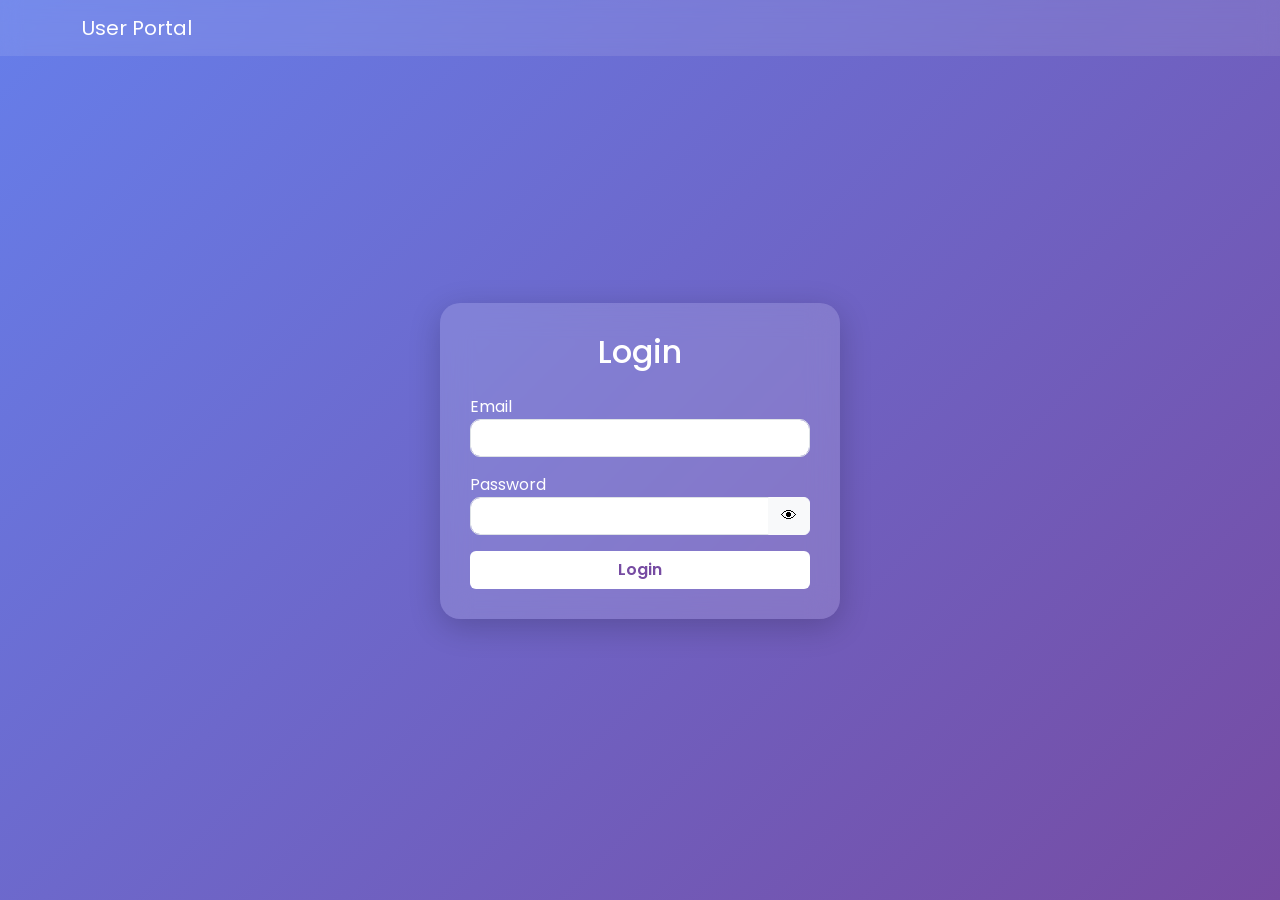
==== index.html @ c5732934 "add login and registeration pages" ====
<!DOCTYPE html>
<html lang="en">
<head>
    <meta charset="UTF-8">
    <meta name="viewport" content="width=device-width, initial-scale=1.0">
    <title>Login Page</title>

    <link href="https://cdn.jsdelivr.net/npm/bootstrap@5.3.3/dist/css/bootstrap.min.css" rel="stylesheet">
    <link href="https://fonts.googleapis.com/css2?family=Poppins:wght@300;400;500;600&display=swap" rel="stylesheet">
    <link rel="stylesheet" href="css/login_style.css">
</head>
<body>

<nav class="navbar navbar-expand-lg navbar-dark">
    <div class="container">
        <a class="navbar-brand" href="#">User Portal</a>
    </div>
</nav>

<div class="login-container">
    <div class="login-card">

        <h2 class="text-center mb-4">Login</h2>

        <form id="loginForm">

            <div class="mb-3">
                <label>Email</label>
                <input type="email" class="form-control" id="email">
                <small id="emailError" class="text-warning"></small>
            </div>

            <div class="mb-3">
                <label>Password</label>

                <div class="input-group">
                    <input type="password" class="form-control" id="password">
                    <button type="button" class="btn btn-light" id="toggleBtn">👁</button>
                </div>

                <small id="passwordError" class="text-warning"></small>
            </div>

            <button type="submit" class="btn btn-custom">
                Login
            </button>

        </form>

    </div>
</div>

<script src="javascript/login_script.js"></script>

</body>
</html>
---- css/login_style.css ----
*{
    margin:0;
    padding:0;
    box-sizing:border-box;
    font-family:'Poppins',sans-serif;
}

body{
    min-height:100vh;
    background:linear-gradient(135deg,#667eea,#764ba2);
}

.navbar{
    background:rgba(255,255,255,0.1);
    backdrop-filter:blur(10px);
}

.login-container{
    display:flex;
    justify-content:center;
    align-items:center;
    height:90vh;
}

.login-card{
    width:400px;
    background:rgba(255,255,255,0.15);
    backdrop-filter:blur(15px);
    border-radius:20px;
    padding:30px;
    color:white;
    box-shadow:0 8px 32px rgba(0,0,0,0.2);
}

.form-control{
    border-radius:10px;
}

.btn-custom{
    width:100%;
    background:white;
    color:#764ba2;
    font-weight:600;
    transition:0.3s;
}

.btn-custom:hover{
    transform:translateY(-3px);
}

@media(max-width:576px){
    .login-card{
        width:90%;
    }
}
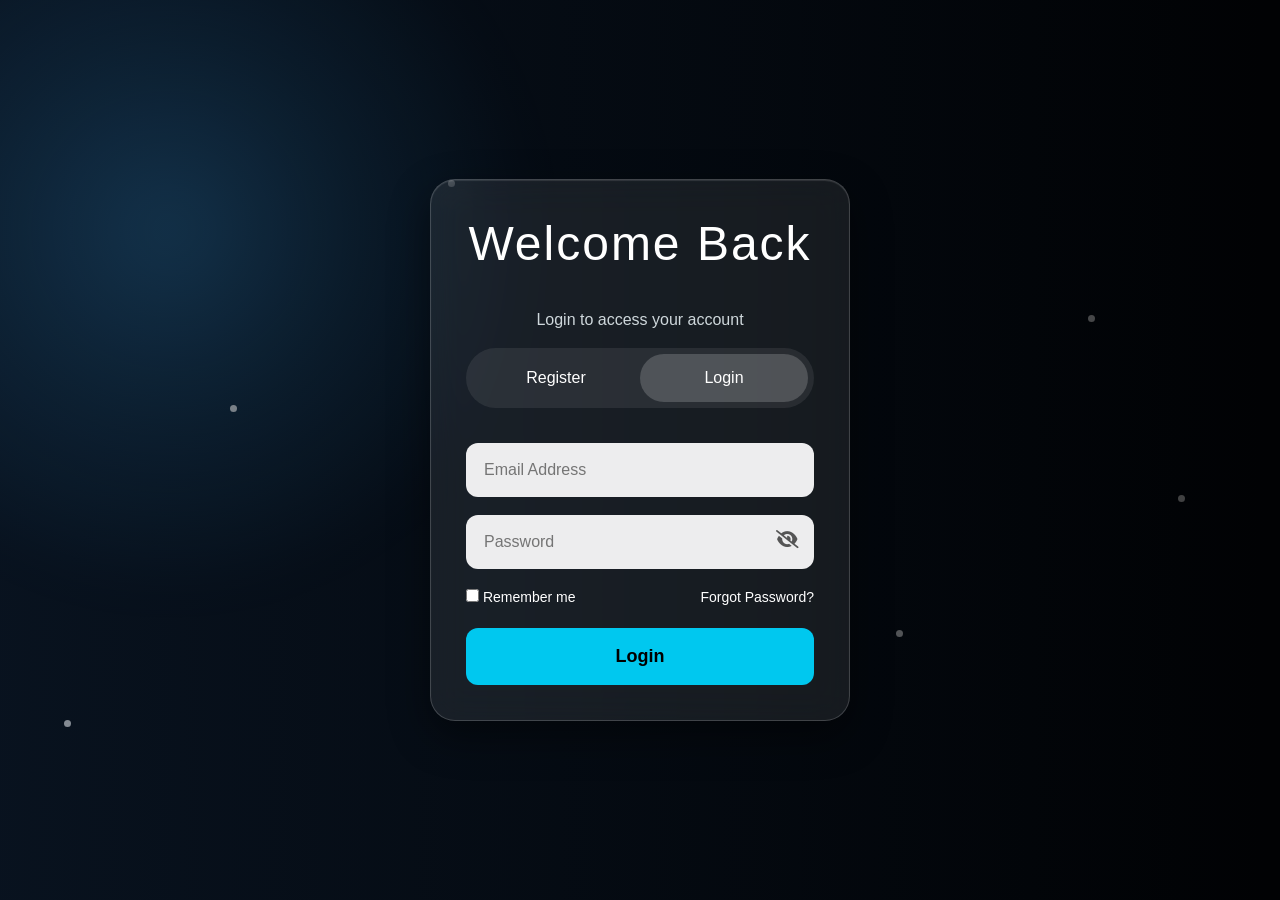
==== commit a29a28ac: "apply additional features and animations" ====
--- a/index.html
+++ b/index.html
@@ -1,53 +1,69 @@
 <!DOCTYPE html>
 <html lang="en">
 <head>
-    <meta charset="UTF-8">
-    <meta name="viewport" content="width=device-width, initial-scale=1.0">
-    <title>Login Page</title>
+<meta charset="UTF-8">
+<meta name="viewport" content="width=device-width, initial-scale=1.0">
+<title>Login</title>
 
-    <link href="https://cdn.jsdelivr.net/npm/bootstrap@5.3.3/dist/css/bootstrap.min.css" rel="stylesheet">
-    <link href="https://fonts.googleapis.com/css2?family=Poppins:wght@300;400;500;600&display=swap" rel="stylesheet">
-    <link rel="stylesheet" href="css/login_style.css">
+<link href="https://cdn.jsdelivr.net/npm/bootstrap@5.3.3/dist/css/bootstrap.min.css" rel="stylesheet">
+<link rel="stylesheet"
+href="https://cdnjs.cloudflare.com/ajax/libs/font-awesome/6.5.1/css/all.min.css">
+<link rel="stylesheet" href="css/login_style.css">
 </head>
-<body>
+<body> 
 
-<nav class="navbar navbar-expand-lg navbar-dark">
-    <div class="container">
-        <a class="navbar-brand" href="#">User Portal</a>
+    <div class="particle p1"></div>
+    <div class="particle p2"></div>
+    <div class="particle p3"></div>
+    <div class="particle p4"></div>
+    <div class="particle p5"></div>
+    <div class="particle p6"></div>
+
+
+<div class="auth-card">
+
+    <h2>Welcome Back</h2>
+    <p class="subtitle">Login to access your account</p>
+
+    <div class="switch-box">
+        <a href="register.html">Register</a>
+        <a href="index.html" class="active">Login</a>
     </div>
-</nav>
 
-<div class="login-container">
-    <div class="login-card">
+    <form id="loginForm">
 
-        <h2 class="text-center mb-4">Login</h2>
+        <input type="email"
+               id="loginEmail"
+               class="glass-input"
+               placeholder="Email Address"
+               required>
 
-        <form id="loginForm">
+        <div class="password-box">
+            <input type="password"
+                   id="password"
+                   class="glass-input"
+                   placeholder="Password"
+                   required>
+            <i class="fa-solid fa-eye-slash eye"
+   onclick="togglePassword('password', this)"></i>
+        </div>
 
-            <div class="mb-3">
-                <label>Email</label>
-                <input type="email" class="form-control" id="email">
-                <small id="emailError" class="text-warning"></small>
-            </div>
+        <div class="options">
+            <label>
+                <input type="checkbox">
+                Remember me
+            </label>
 
-            <div class="mb-3">
-                <label>Password</label>
+            <a href="#">Forgot Password?</a>
+        </div>
 
-                <div class="input-group">
-                    <input type="password" class="form-control" id="password">
-                    <button type="button" class="btn btn-light" id="toggleBtn">👁</button>
-                </div>
+        <button class="glass-btn">
+            Login
+        </button>
 
-                <small id="passwordError" class="text-warning"></small>
-            </div>
 
-            <button type="submit" class="btn btn-custom">
-                Login
-            </button>
+    </form>
 
-        </form>
-
-    </div>
 </div>
 
 <script src="javascript/login_script.js"></script>
--- a/css/login_style.css
+++ b/css/login_style.css
@@ -5,51 +5,205 @@
     font-family:'Poppins',sans-serif;
 }
 
+
+
 body{
+    margin:0;
+    padding:0;
     min-height:100vh;
-    background:linear-gradient(135deg,#667eea,#764ba2);
-}
-
-.navbar{
-    background:rgba(255,255,255,0.1);
-    backdrop-filter:blur(10px);
-}
-
-.login-container{
     display:flex;
     justify-content:center;
     align-items:center;
-    height:90vh;
-}
-
-.login-card{
-    width:400px;
-    background:rgba(255,255,255,0.15);
-    backdrop-filter:blur(15px);
-    border-radius:20px;
-    padding:30px;
-    color:white;
-    box-shadow:0 8px 32px rgba(0,0,0,0.2);
-}
-
-.form-control{
-    border-radius:10px;
-}
-
-.btn-custom{
+    overflow:hidden;
+    font-family:'Poppins',sans-serif;
+    background:#02070f;
+    position:relative;
+}
+
+body::before{
+    content:"";
+    position:absolute;
+    width:700px;
+    height:700px;
+    left:-180px;
+    top:-120px;
+    border-radius:50%;
+    background:radial-gradient(circle,
+    rgba(52,152,219,.45) 0%,
+    rgba(41,128,185,.25) 35%,
+    rgba(10,25,47,0) 75%);
+    filter:blur(25px);
+}
+
+body::after{
+    content:"";
+    position:absolute;
+    inset:0;
+    background:linear-gradient(
+        90deg,
+        rgba(16,32,50,.45),
+        rgba(0,0,0,.75)
+    );
+}
+
+
+.auth-card{
+    width:420px;
+    padding:35px;
+    position:relative;
+    z-index:10;
+
+    background:rgba(255,255,255,.08);
+    backdrop-filter:blur(18px);
+    -webkit-backdrop-filter:blur(18px);
+
+    border:1px solid rgba(255,255,255,.18);
+
+    border-radius:25px;
+
+    box-shadow:
+        0 15px 40px rgba(0,0,0,.45),
+        inset 0 1px 1px rgba(255,255,255,.12);
+}
+
+h2{
+    color:#fff;
+    text-align:center;
+    font-size:48px;
+    letter-spacing:2px;
+    margin-bottom:35px;
+}
+
+.subtitle{
+    color:#cfd8dc;
+    text-align:center;
+}
+.switch-box{
+    display:flex;
+    background:rgba(255,255,255,.08);
+    padding:6px;
+    border-radius:40px;
+    margin-bottom:35px;
+}
+
+.switch-box a{
+    flex:1;
+    text-align:center;
+    text-decoration:none;
+    color:#ffffff;
+    padding:12px;
+    border-radius:40px;
+    transition:.4s;
+}
+
+.switch-box .active{
+    background:rgba(255,255,255,.18);
+}
+
+
+.glass-input{
     width:100%;
-    background:white;
-    color:#764ba2;
-    font-weight:600;
-    transition:0.3s;
-}
-
-.btn-custom:hover{
-    transform:translateY(-3px);
-}
-
-@media(max-width:576px){
-    .login-card{
-        width:90%;
+    padding:15px 18px;
+    margin-bottom:18px;
+
+    background:rgba(255,255,255,.92);
+
+    border:none;
+    border-radius:12px;
+
+    color:#333;
+    font-size:16px;
+
+    transition:.3s;
+}
+
+.glass-input:focus{
+    outline:none;
+    box-shadow:0 0 15px rgba(0,191,255,.5);
+}
+
+.password-box{
+    position:relative;
+}
+
+.eye{
+    position:absolute;
+    right:15px;
+    top:16px;
+    color:#555;
+    cursor:pointer;
+    font-size:18px;
+}
+
+.options{
+    display:flex;
+    justify-content:space-between;
+    margin-bottom:20px;
+    font-size:14px;
+    color:#fff;
+
+}
+
+.options a{
+    text-decoration:none;
+    color:#fff;
+;
+}
+
+.glass-btn{
+    width:100%;
+    padding:15px;
+
+    border:none;
+    border-radius:12px;
+
+    background:#00c8ef;
+    color:#000;
+    font-size:18px;
+    font-weight:700;
+
+    cursor:pointer;
+    transition:.4s;
+}
+
+.glass-btn:hover{
+    background:#00d9ff;
+    box-shadow:0 0 20px #00d9ff;
+}
+
+@media(max-width:450px){
+    .auth-card{
+        width:95%;
+    }
+}
+
+
+.particle{
+    position:absolute;
+    width:7px;
+    height:7px;
+    background:rgba(255, 255, 255, 0.912);
+    border-radius:50%;
+    animation:float 10s linear infinite;
+}
+
+.p1{left:5%;top:80%;}
+.p2{left:18%;top:45%;}
+.p3{left:35%;top:20%;}
+.p4{left:70%;top:70%;}
+.p5{left:85%;top:35%;}
+.p6{left:92%;top:55%;}
+
+@keyframes float{
+    0%{
+        transform:translateY(0);
+        opacity:.3;
+    }
+    50%{
+        opacity:1;
+    }
+    100%{
+        transform:translateY(-40px);
+        opacity:.3;
     }
 }
